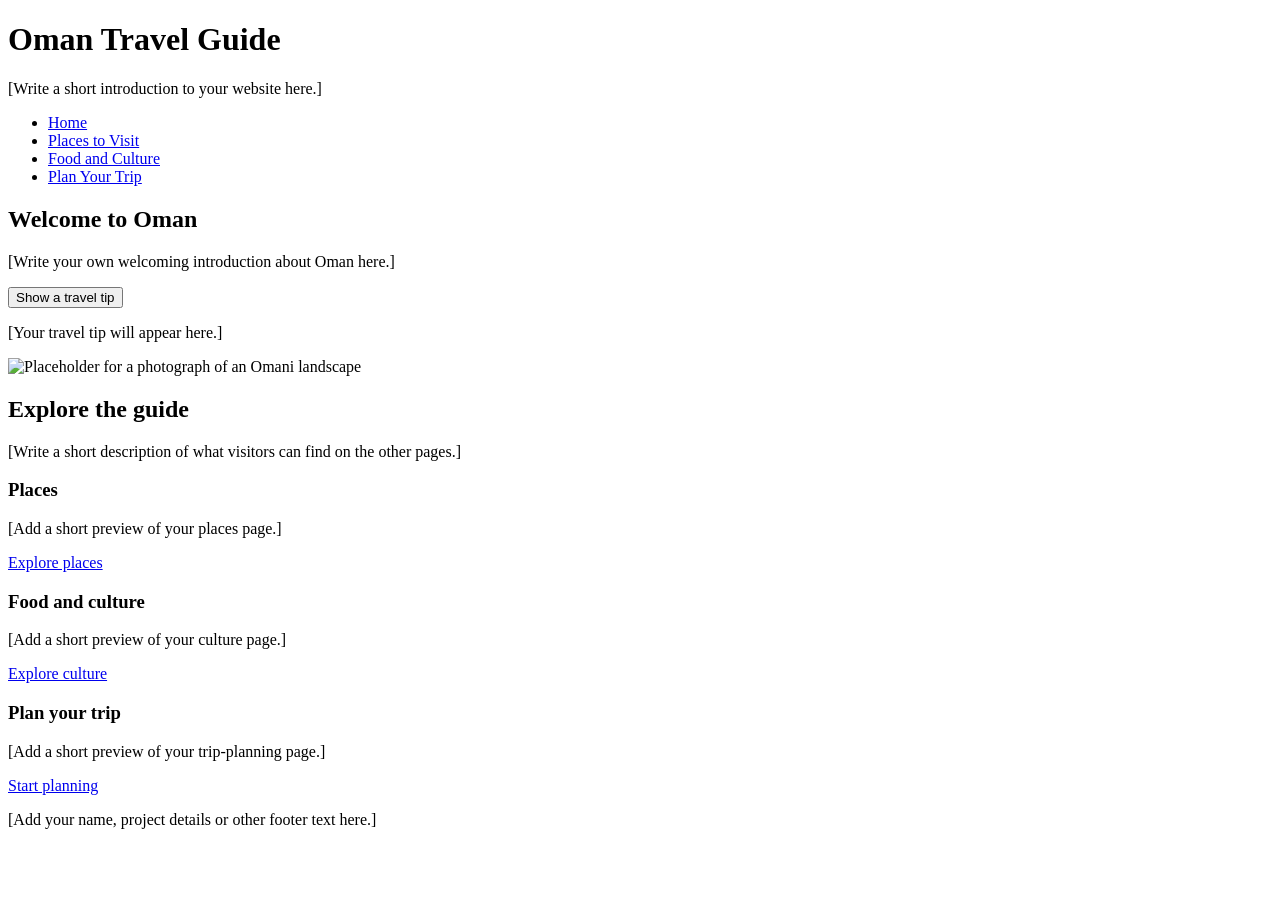
==== index.html @ 7aac4f81 "Add Oman Travel Guide home page" ====
<!DOCTYPE html>
<html lang="en">
<head>
    <meta charset="UTF-8">
    <meta name="viewport" content="width=device-width, initial-scale=1.0">
    <meta name="description" content="[Write a short description of your Oman travel guide here.]">
    <title>Oman Travel Guide | Home</title>
    <link rel="stylesheet" href="style.css">
    <script src="script.js" defer></script>
</head>
<body>
    <header id="page-header">
        <div class="header-inner">
            <h1>Oman Travel Guide</h1>
            <p class="tagline">[Write a short introduction to your website here.]</p>
        </div>
        <nav aria-label="Main navigation">
            <ul class="nav-list">
                <li><a class="current-page" href="index.html" aria-current="page">Home</a></li>
                <li><a href="places.html">Places to Visit</a></li>
                <li><a href="culture.html">Food and Culture</a></li>
                <li><a href="plan.html">Plan Your Trip</a></li>
            </ul>
        </nav>
    </header>
    <main id="home-main">
        <section class="hero section-card" aria-labelledby="welcome-heading">
            <div class="hero-copy">
                <h2 id="welcome-heading">Welcome to Oman</h2>
                <p>[Write your own welcoming introduction about Oman here.]</p>
                <button type="button" id="welcome-button" onclick="showWelcomeMessage()">Show a travel tip</button>
                <p id="welcome-message" class="notice" aria-live="polite">[Your travel tip will appear here.]</p>
            </div>
            <img class="feature-image" src="images/oman-landscape.svg" alt="Placeholder for a photograph of an Omani landscape">
        </section>
        <section class="section-card" aria-labelledby="start-heading">
            <h2 id="start-heading">Explore the guide</h2>
            <p>[Write a short description of what visitors can find on the other pages.]</p>
            <div class="card-row">
                <article class="small-card"><h3>Places</h3><p>[Add a short preview of your places page.]</p><a href="places.html">Explore places</a></article>
                <article class="small-card"><h3>Food and culture</h3><p>[Add a short preview of your culture page.]</p><a href="culture.html">Explore culture</a></article>
                <article class="small-card"><h3>Plan your trip</h3><p>[Add a short preview of your trip-planning page.]</p><a href="plan.html">Start planning</a></article>
            </div>
            <div class="clear-floats"></div>
        </section>
    </main>
    <footer><p>[Add your name, project details or other footer text here.]</p></footer>
</body>
</html>
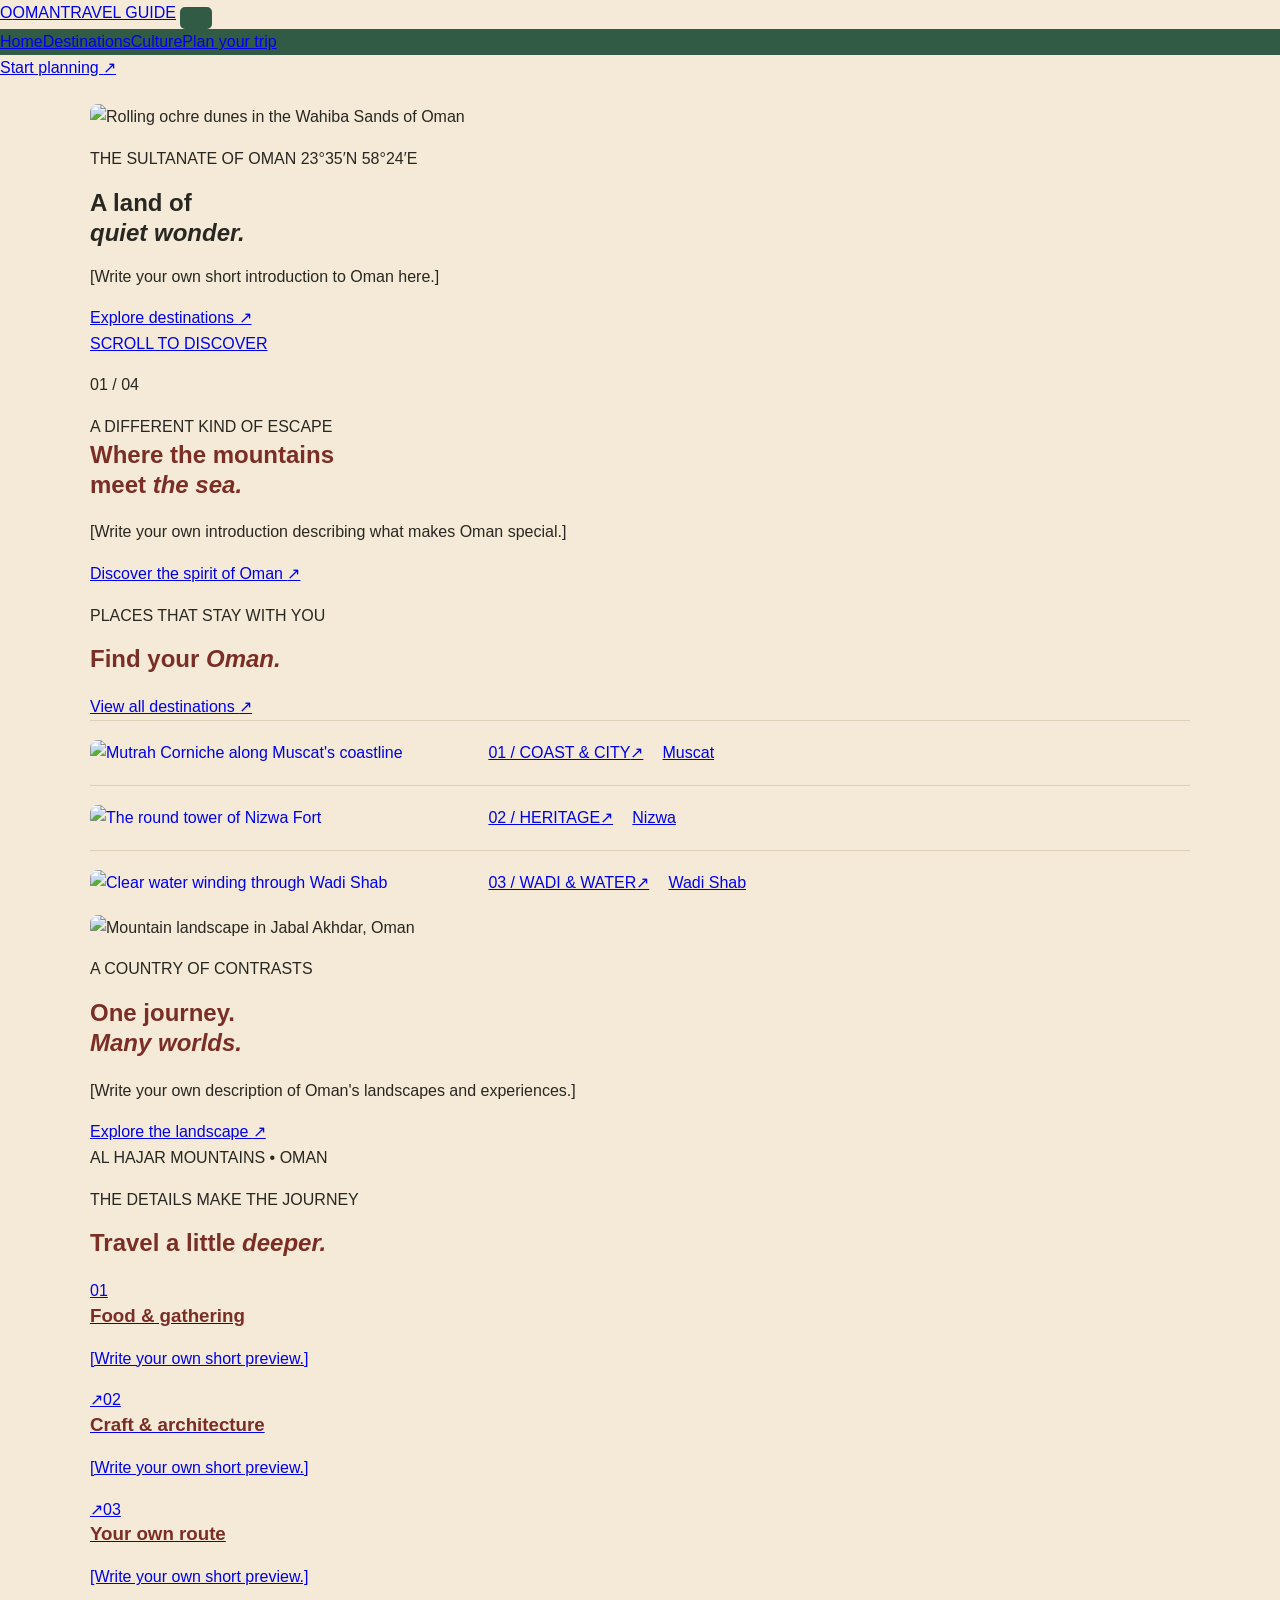
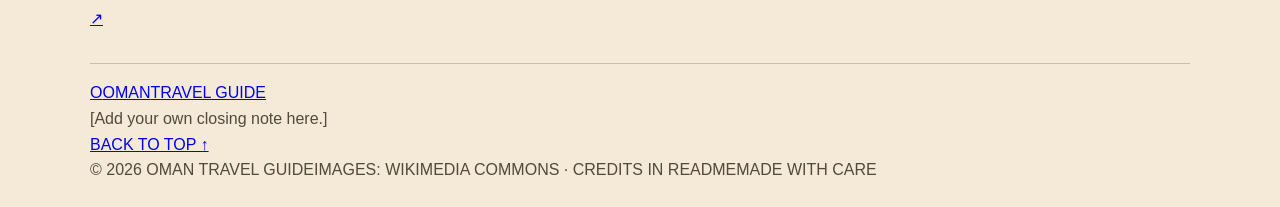
==== commit 7e078eb4: "Redesign Oman Travel Guide: index.html" ====
--- a/index.html
+++ b/index.html
@@ -1,50 +1,63 @@
-<!DOCTYPE html>
+<!doctype html>
 <html lang="en">
 <head>
-    <meta charset="UTF-8">
-    <meta name="viewport" content="width=device-width, initial-scale=1.0">
-    <meta name="description" content="[Write a short description of your Oman travel guide here.]">
-    <title>Oman Travel Guide | Home</title>
-    <link rel="stylesheet" href="style.css">
-    <script src="script.js" defer></script>
+  <meta charset="utf-8">
+  <meta name="viewport" content="width=device-width, initial-scale=1">
+  <meta name="description" content="[Write your own short introduction to this Oman travel guide.]">
+  <title>Oman — A Journey of Its Own</title>
+  <link rel="preconnect" href="https://fonts.googleapis.com">
+  <link rel="preconnect" href="https://fonts.gstatic.com" crossorigin>
+  <link href="https://fonts.googleapis.com/css2?family=DM+Sans:wght@400;500;600;700&family=Playfair+Display:wght@400;500;600;700&display=swap" rel="stylesheet">
+  <link rel="stylesheet" href="style.css">
+  <script src="script.js" defer></script>
 </head>
 <body>
-    <header id="page-header">
-        <div class="header-inner">
-            <h1>Oman Travel Guide</h1>
-            <p class="tagline">[Write a short introduction to your website here.]</p>
+  <header class="site-header site-header--overlay" id="site-header">
+    <a class="brand" href="index.html" aria-label="Oman Travel Guide home"><span class="brand-mark">O</span><span>OMAN<span class="brand-sub">TRAVEL GUIDE</span></span></a>
+    <button class="menu-toggle" id="menu-toggle" type="button" aria-label="Open navigation" aria-expanded="false" onclick="toggleNavigation()"><span></span><span></span></button>
+    <nav class="site-nav" id="site-nav" aria-label="Main navigation">
+      <a class="active" href="index.html" aria-current="page">Home</a><a href="places.html">Destinations</a><a href="culture.html">Culture</a><a href="plan.html">Plan your trip</a>
+    </nav>
+    <a class="header-cta" href="plan.html">Start planning <span aria-hidden="true">↗</span></a>
+  </header>
+  <main>
+    <section class="home-hero" aria-labelledby="hero-title">
+      <img class="hero-image" src="https://commons.wikimedia.org/wiki/Special:FilePath/Wahiba_Sands,_Oman.jpg?width=2000" alt="Rolling ochre dunes in the Wahiba Sands of Oman" fetchpriority="high">
+      <div class="hero-shade"></div>
+      <div class="hero-content page-shell">
+        <p class="eyebrow eyebrow--light">THE SULTANATE OF OMAN <span></span> 23°35′N 58°24′E</p>
+        <h1 id="hero-title">A land of<br><em>quiet wonder.</em></h1>
+        <p class="hero-intro">[Write your own short introduction to Oman here.]</p>
+        <a class="button button--light" href="places.html">Explore destinations <span aria-hidden="true">↗</span></a>
+      </div>
+      <a class="scroll-cue" href="#discover"><span></span> SCROLL TO DISCOVER</a>
+      <p class="hero-index">01 <span>/</span> 04</p>
+    </section>
+    <section class="intro-section page-shell section-pad" id="discover">
+      <div class="intro-kicker"><span class="eyebrow">A DIFFERENT KIND OF ESCAPE</span><span class="rule"></span></div>
+      <div class="intro-grid"><h2>Where the mountains<br>meet <em>the sea.</em></h2><div class="intro-copy"><p>[Write your own introduction describing what makes Oman special.]</p><a class="text-link" href="culture.html">Discover the spirit of Oman <span>↗</span></a></div></div>
+    </section>
+    <section class="featured-section section-pad">
+      <div class="page-shell">
+        <div class="section-heading"><div><p class="eyebrow">PLACES THAT STAY WITH YOU</p><h2>Find your <em>Oman.</em></h2></div><a class="text-link" href="places.html">View all destinations <span>↗</span></a></div>
+        <div class="destination-grid destination-grid--featured">
+          <a class="destination-card destination-card--large" href="places.html#muscat" onmouseover="highlightCard(this)" onmouseout="resetCard(this)"><img src="https://commons.wikimedia.org/wiki/Special:FilePath/Corniche,_Muscat,_Oman.jpg?width=1200" alt="Mutrah Corniche along Muscat's coastline" loading="lazy"><span class="card-shade"></span><span class="card-meta"><span>01 / COAST & CITY</span><span>↗</span></span><span class="card-title">Muscat</span></a>
+          <a class="destination-card" href="places.html#nizwa" onmouseover="highlightCard(this)" onmouseout="resetCard(this)"><img src="https://commons.wikimedia.org/wiki/Special:FilePath/Nizwa_Fort_Oman.jpg?width=1000" alt="The round tower of Nizwa Fort" loading="lazy"><span class="card-shade"></span><span class="card-meta"><span>02 / HERITAGE</span><span>↗</span></span><span class="card-title">Nizwa</span></a>
+          <a class="destination-card" href="places.html#wadi-shab" onmouseover="highlightCard(this)" onmouseout="resetCard(this)"><img src="https://commons.wikimedia.org/wiki/Special:FilePath/Wadi_Shab_11-2025.jpg?width=1000" alt="Clear water winding through Wadi Shab" loading="lazy"><span class="card-shade"></span><span class="card-meta"><span>03 / WADI & WATER</span><span>↗</span></span><span class="card-title">Wadi Shab</span></a>
         </div>
-        <nav aria-label="Main navigation">
-            <ul class="nav-list">
-                <li><a class="current-page" href="index.html" aria-current="page">Home</a></li>
-                <li><a href="places.html">Places to Visit</a></li>
-                <li><a href="culture.html">Food and Culture</a></li>
-                <li><a href="plan.html">Plan Your Trip</a></li>
-            </ul>
-        </nav>
-    </header>
-    <main id="home-main">
-        <section class="hero section-card" aria-labelledby="welcome-heading">
-            <div class="hero-copy">
-                <h2 id="welcome-heading">Welcome to Oman</h2>
-                <p>[Write your own welcoming introduction about Oman here.]</p>
-                <button type="button" id="welcome-button" onclick="showWelcomeMessage()">Show a travel tip</button>
-                <p id="welcome-message" class="notice" aria-live="polite">[Your travel tip will appear here.]</p>
-            </div>
-            <img class="feature-image" src="images/oman-landscape.svg" alt="Placeholder for a photograph of an Omani landscape">
-        </section>
-        <section class="section-card" aria-labelledby="start-heading">
-            <h2 id="start-heading">Explore the guide</h2>
-            <p>[Write a short description of what visitors can find on the other pages.]</p>
-            <div class="card-row">
-                <article class="small-card"><h3>Places</h3><p>[Add a short preview of your places page.]</p><a href="places.html">Explore places</a></article>
-                <article class="small-card"><h3>Food and culture</h3><p>[Add a short preview of your culture page.]</p><a href="culture.html">Explore culture</a></article>
-                <article class="small-card"><h3>Plan your trip</h3><p>[Add a short preview of your trip-planning page.]</p><a href="plan.html">Start planning</a></article>
-            </div>
-            <div class="clear-floats"></div>
-        </section>
-    </main>
-    <footer><p>[Add your name, project details or other footer text here.]</p></footer>
+      </div>
+    </section>
+    <section class="landscape-section">
+      <div class="landscape-photo"><img src="https://commons.wikimedia.org/wiki/Special:FilePath/Jabal_Akhdar_in_Oman.jpg?width=1500" alt="Mountain landscape in Jabal Akhdar, Oman" loading="lazy"></div>
+      <div class="landscape-copy"><p class="eyebrow eyebrow--light">A COUNTRY OF CONTRASTS</p><h2>One journey.<br><em>Many worlds.</em></h2><p>[Write your own description of Oman's landscapes and experiences.]</p><a class="button button--outline" href="places.html">Explore the landscape <span>↗</span></a></div>
+      <div class="landscape-caption">AL HAJAR MOUNTAINS <span>•</span> OMAN</div>
+    </section>
+    <section class="experience-strip page-shell section-pad">
+      <div class="section-heading"><div><p class="eyebrow">THE DETAILS MAKE THE JOURNEY</p><h2>Travel a little <em>deeper.</em></h2></div></div>
+      <div class="experience-grid"><a href="culture.html" class="experience-item"><span class="experience-number">01</span><h3>Food & gathering</h3><p>[Write your own short preview.]</p><span class="experience-arrow">↗</span></a><a href="culture.html#architecture" class="experience-item"><span class="experience-number">02</span><h3>Craft & architecture</h3><p>[Write your own short preview.]</p><span class="experience-arrow">↗</span></a><a href="plan.html" class="experience-item"><span class="experience-number">03</span><h3>Your own route</h3><p>[Write your own short preview.]</p><span class="experience-arrow">↗</span></a></div>
+    </section>
+  </main>
+  <footer class="site-footer"><div class="page-shell footer-main"><a class="brand brand--footer" href="index.html"><span class="brand-mark">O</span><span>OMAN<span class="brand-sub">TRAVEL GUIDE</span></span></a><p>[Add your own closing note here.]</p><a class="footer-top" href="#site-header">BACK TO TOP ↑</a></div><div class="page-shell footer-bottom"><span>© 2026 OMAN TRAVEL GUIDE</span><span>IMAGES: WIKIMEDIA COMMONS · CREDITS IN README</span><span>MADE WITH CARE</span></div></footer>
 </body>
 </html>
 
--- a/style.css
+++ b/style.css
@@ -0,0 +1,64 @@
+/* Shared styles for the Oman Travel Guide */
+:root {
+    --deep-red: #7b2d26;
+    --sand: #f4ead7;
+    --cream: #fffaf1;
+    --palm: #315b45;
+    --ink: #292721;
+    --gold: #c79b52;
+}
+
+* { box-sizing: border-box; }
+body { margin: 0; background: var(--sand); color: var(--ink); font-family: Arial, Helvetica, sans-serif; line-height: 1.6; }
+#page-header { background: var(--deep-red); color: white; }
+.header-inner, main, footer { width: 90%; max-width: 1100px; margin: 0 auto; }
+.header-inner { padding: 1.4rem 0 1rem; }
+h1, h2, h3 { line-height: 1.25; }
+h1 { margin: 0; }
+.tagline { margin: .35rem 0 0; }
+nav { background: var(--palm); }
+.nav-list { display: flex; flex-wrap: wrap; justify-content: center; gap: .2rem; list-style: none; margin: 0; padding: .35rem; }
+.nav-list a { display: block; color: white; padding: .65rem 1rem; text-decoration: none; border-radius: 4px; }
+.nav-list a:hover, .nav-list a:focus, .nav-list .current-page { background: var(--gold); color: #20190e; }
+main { min-height: 65vh; padding: 1.5rem 0 2rem; }
+.section-card, .small-card { background: var(--cream); border-radius: 10px; padding: 1.35rem; margin: 0 0 1.3rem; box-shadow: 0 2px 8px #49351b18; }
+.hero { display: flex; align-items: center; gap: 1.5rem; }
+.hero-copy { flex: 1; }
+.feature-image { width: 48%; }
+img { display: block; max-width: 100%; height: auto; border-radius: 8px; }
+button { background: var(--palm); color: white; border: 0; border-radius: 5px; padding: .7rem 1rem; font-size: 1rem; cursor: pointer; }
+button:hover, button:focus { background: var(--deep-red); }
+.notice { color: var(--palm); font-weight: bold; }
+.card-row { display: flex; gap: 1rem; }
+.small-card { float: left; width: calc(33.333% - .67rem); margin-bottom: .5rem; }
+.clear-floats { clear: both; }
+.destination-card { display: flex; gap: 1.2rem; padding: 1.2rem 0; border-top: 1px solid #ddcfb8; }
+.destination-card img { float: left; width: 38%; max-width: 360px; align-self: flex-start; }
+.destination-card > div { flex: 1; }
+.culture-figure { width: 70%; margin: 1rem auto 1.5rem; }
+.culture-figure img { width: 100%; }
+.culture-figure figcaption { padding-top: .5rem; color: var(--palm); }
+form { max-width: 620px; }
+.form-field { margin: 0 0 1rem; }
+.form-field label { display: block; font-weight: bold; margin-bottom: .3rem; }
+input, select { display: block; width: 100%; padding: .65rem; border: 1px solid #897a63; border-radius: 4px; font: inherit; background: white; }
+.field-error { display: block; min-height: 1.4em; color: #a12222; font-size: .95rem; }
+footer { clear: both; padding: 1rem 0 1.5rem; border-top: 1px solid #cbbda7; color: #514a3d; }
+footer p { margin: 0; }
+
+/* Descendant selector: paragraphs inside the main page area */
+main p { max-width: 75ch; }
+/* Grouping selector: share heading colour and spacing */
+h2, h3 { color: var(--deep-red); margin-top: 0; }
+
+@media (max-width: 650px) {
+    .header-inner, main, footer { width: 92%; }
+    .nav-list { display: block; text-align: center; }
+    .nav-list a { padding: .5rem; }
+    .hero, .destination-card, .card-row { display: block; }
+    .feature-image, .destination-card img, .culture-figure { width: 100%; max-width: none; margin: 1rem 0; }
+    .small-card { float: none; width: 100%; }
+    .section-card { padding: 1rem; }
+}
+
+
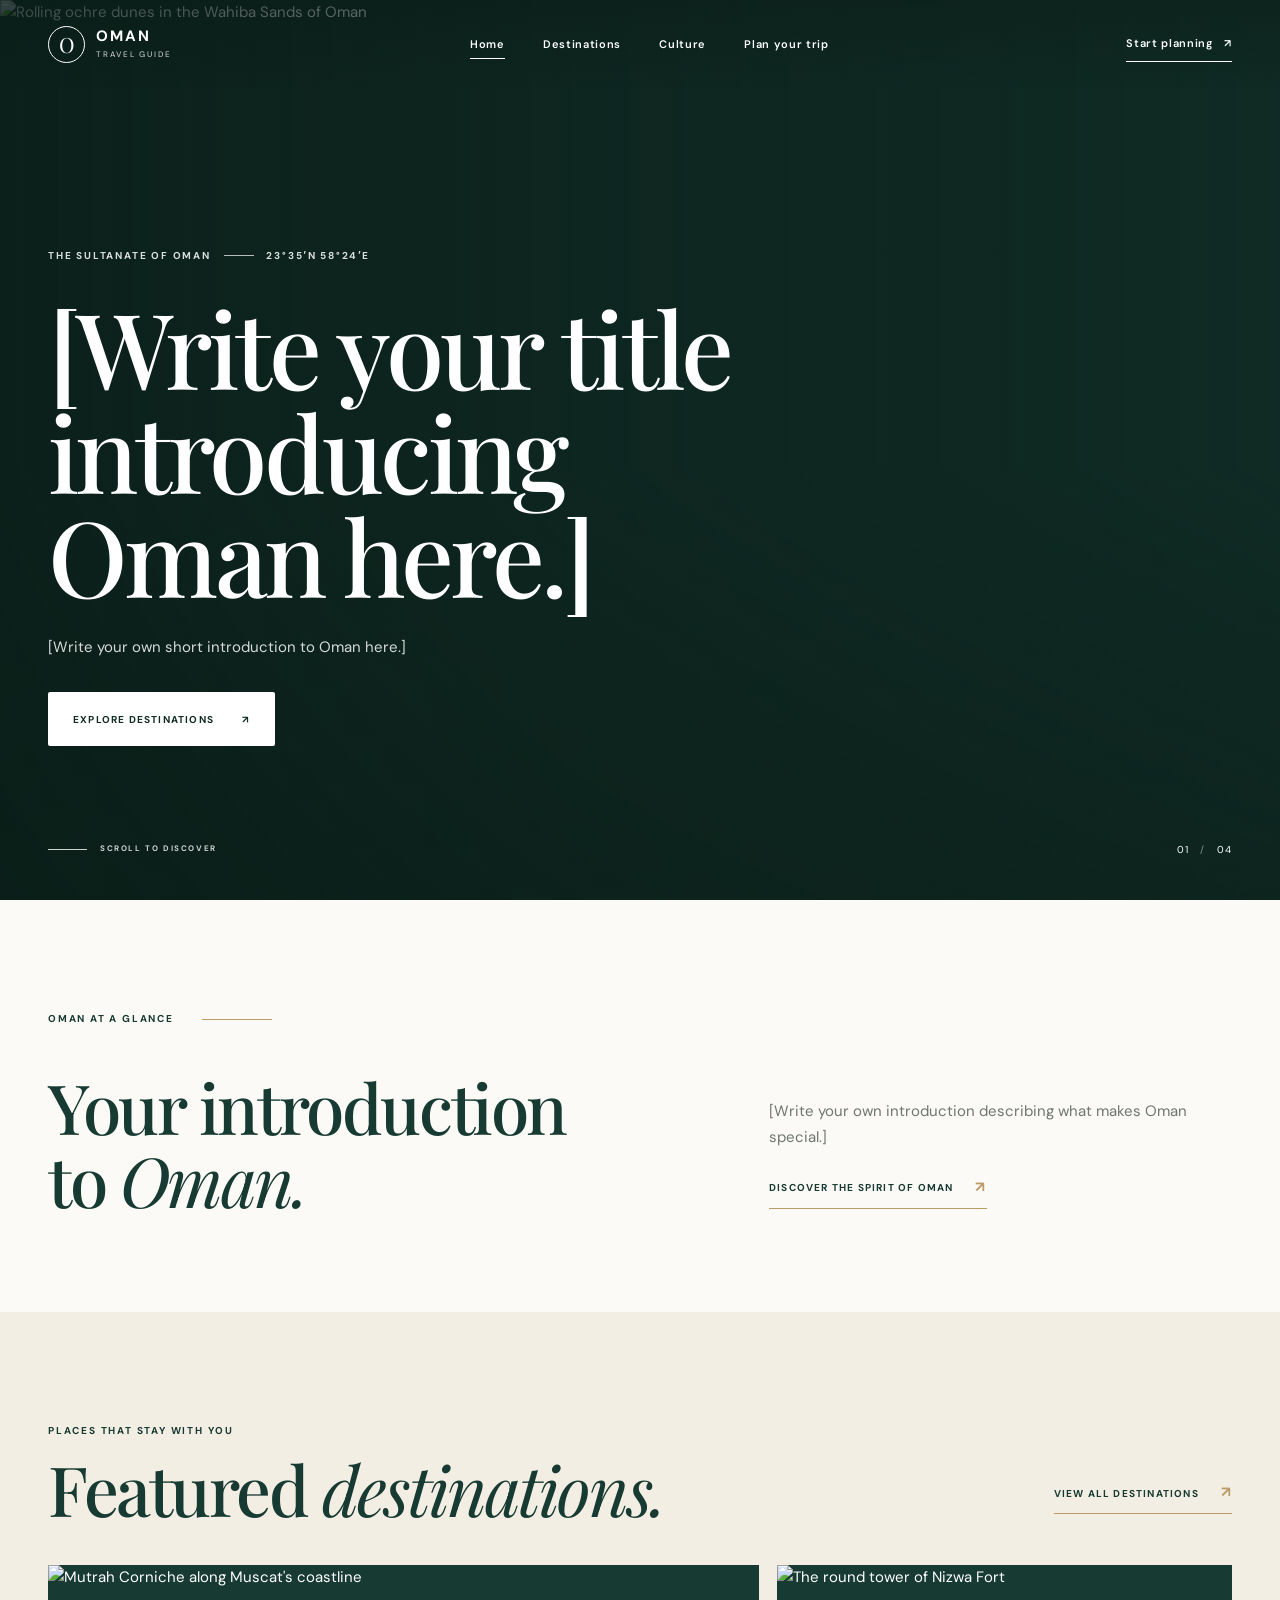
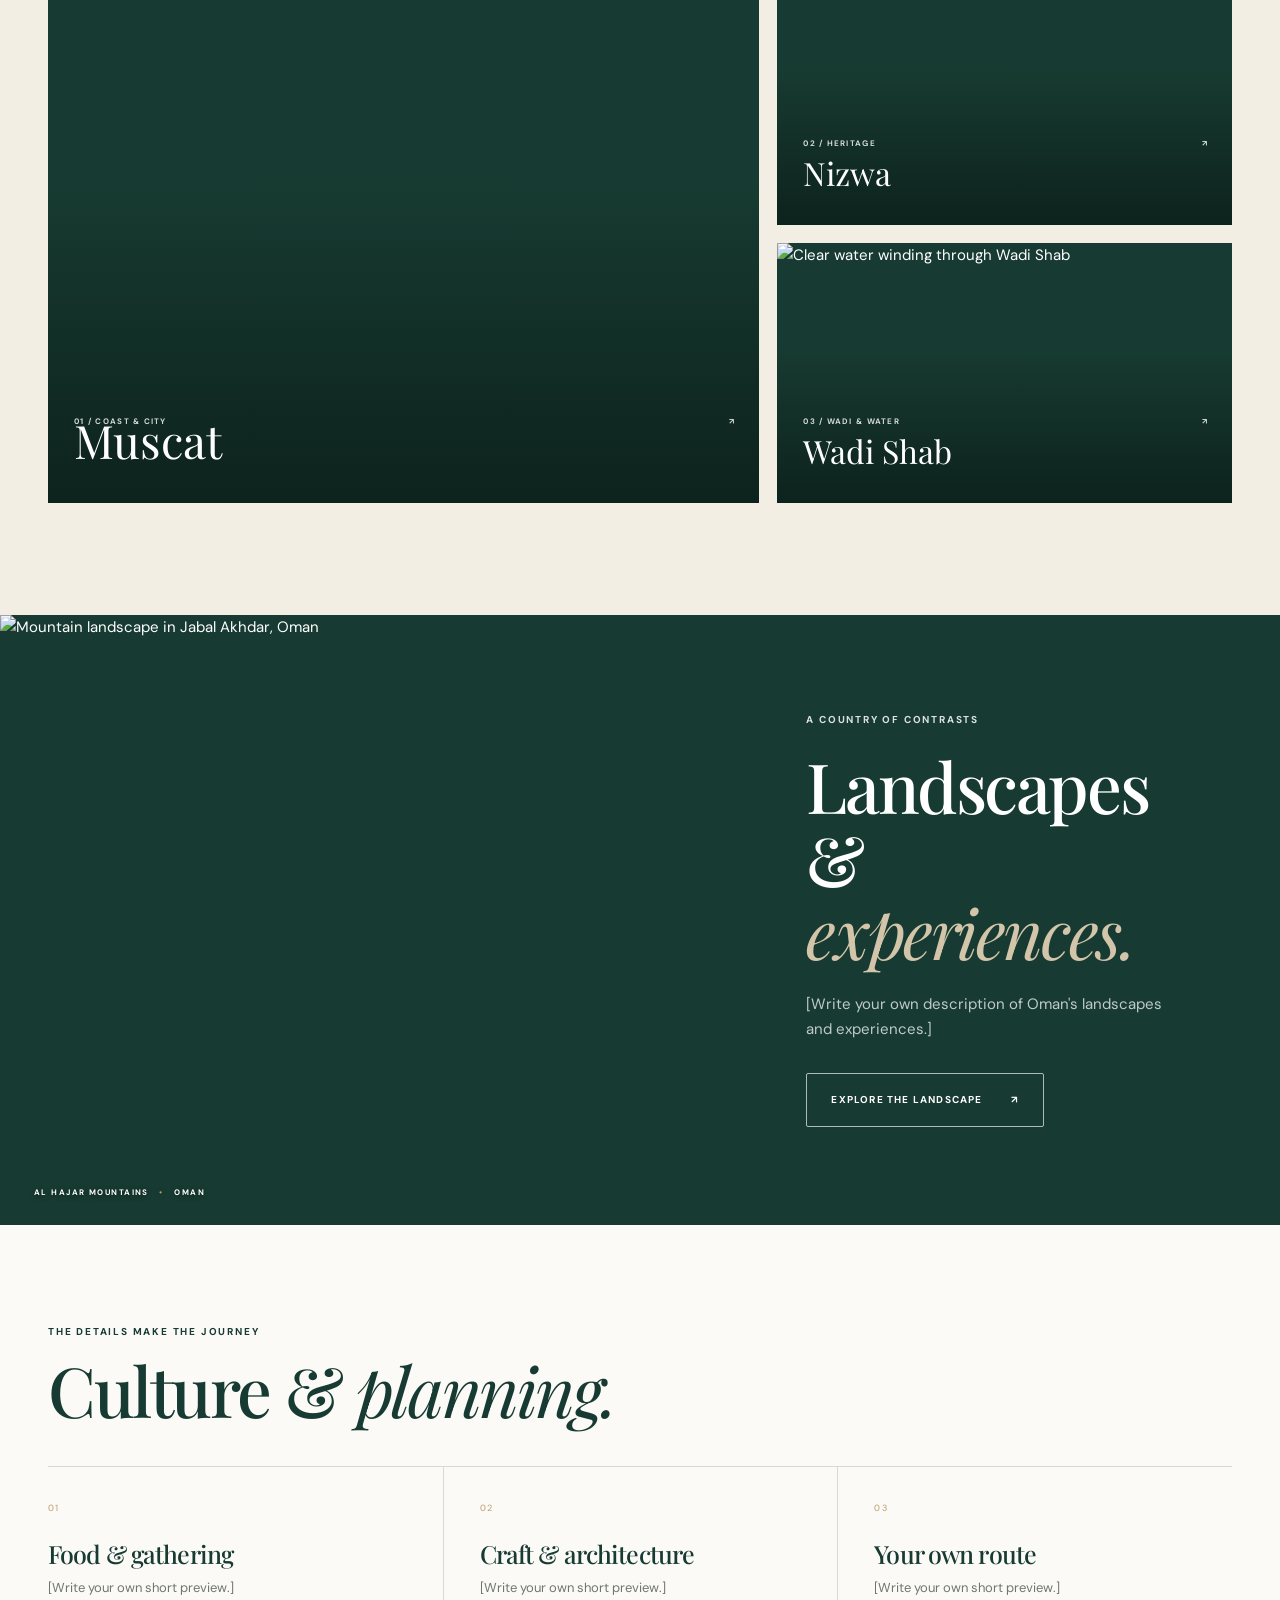
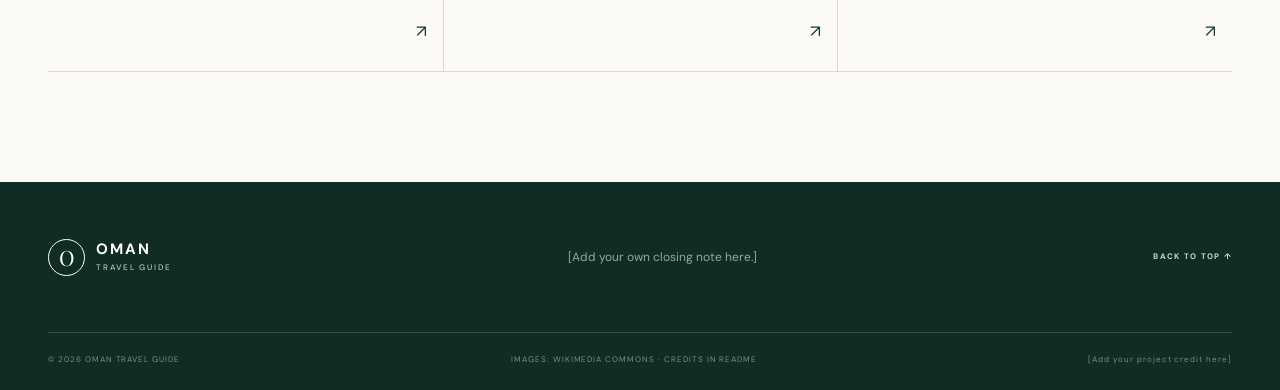
==== commit 44887efe: "Preserve author-written copy placeholders in index.html" ====
--- a/index.html
+++ b/index.html
@@ -4,7 +4,7 @@
   <meta charset="utf-8">
   <meta name="viewport" content="width=device-width, initial-scale=1">
   <meta name="description" content="[Write your own short introduction to this Oman travel guide.]">
-  <title>Oman — A Journey of Its Own</title>
+  <title>Oman Travel Guide | Home</title>
   <link rel="preconnect" href="https://fonts.googleapis.com">
   <link rel="preconnect" href="https://fonts.gstatic.com" crossorigin>
   <link href="https://fonts.googleapis.com/css2?family=DM+Sans:wght@400;500;600;700&family=Playfair+Display:wght@400;500;600;700&display=swap" rel="stylesheet">
@@ -26,7 +26,7 @@
       <div class="hero-shade"></div>
       <div class="hero-content page-shell">
         <p class="eyebrow eyebrow--light">THE SULTANATE OF OMAN <span></span> 23°35′N 58°24′E</p>
-        <h1 id="hero-title">A land of<br><em>quiet wonder.</em></h1>
+        <h1 id="hero-title">[Write your title introducing Oman here.]</h1>
         <p class="hero-intro">[Write your own short introduction to Oman here.]</p>
         <a class="button button--light" href="places.html">Explore destinations <span aria-hidden="true">↗</span></a>
       </div>
@@ -34,12 +34,12 @@
       <p class="hero-index">01 <span>/</span> 04</p>
     </section>
     <section class="intro-section page-shell section-pad" id="discover">
-      <div class="intro-kicker"><span class="eyebrow">A DIFFERENT KIND OF ESCAPE</span><span class="rule"></span></div>
-      <div class="intro-grid"><h2>Where the mountains<br>meet <em>the sea.</em></h2><div class="intro-copy"><p>[Write your own introduction describing what makes Oman special.]</p><a class="text-link" href="culture.html">Discover the spirit of Oman <span>↗</span></a></div></div>
+      <div class="intro-kicker"><span class="eyebrow">OMAN AT A GLANCE</span><span class="rule"></span></div>
+      <div class="intro-grid"><h2>Your introduction<br>to <em>Oman.</em></h2><div class="intro-copy"><p>[Write your own introduction describing what makes Oman special.]</p><a class="text-link" href="culture.html">Discover the spirit of Oman <span>↗</span></a></div></div>
     </section>
     <section class="featured-section section-pad">
       <div class="page-shell">
-        <div class="section-heading"><div><p class="eyebrow">PLACES THAT STAY WITH YOU</p><h2>Find your <em>Oman.</em></h2></div><a class="text-link" href="places.html">View all destinations <span>↗</span></a></div>
+        <div class="section-heading"><div><p class="eyebrow">PLACES THAT STAY WITH YOU</p><h2>Featured <em>destinations.</em></h2></div><a class="text-link" href="places.html">View all destinations <span>↗</span></a></div>
         <div class="destination-grid destination-grid--featured">
           <a class="destination-card destination-card--large" href="places.html#muscat" onmouseover="highlightCard(this)" onmouseout="resetCard(this)"><img src="https://commons.wikimedia.org/wiki/Special:FilePath/Corniche,_Muscat,_Oman.jpg?width=1200" alt="Mutrah Corniche along Muscat's coastline" loading="lazy"><span class="card-shade"></span><span class="card-meta"><span>01 / COAST & CITY</span><span>↗</span></span><span class="card-title">Muscat</span></a>
           <a class="destination-card" href="places.html#nizwa" onmouseover="highlightCard(this)" onmouseout="resetCard(this)"><img src="https://commons.wikimedia.org/wiki/Special:FilePath/Nizwa_Fort_Oman.jpg?width=1000" alt="The round tower of Nizwa Fort" loading="lazy"><span class="card-shade"></span><span class="card-meta"><span>02 / HERITAGE</span><span>↗</span></span><span class="card-title">Nizwa</span></a>
@@ -49,15 +49,16 @@
     </section>
     <section class="landscape-section">
       <div class="landscape-photo"><img src="https://commons.wikimedia.org/wiki/Special:FilePath/Jabal_Akhdar_in_Oman.jpg?width=1500" alt="Mountain landscape in Jabal Akhdar, Oman" loading="lazy"></div>
-      <div class="landscape-copy"><p class="eyebrow eyebrow--light">A COUNTRY OF CONTRASTS</p><h2>One journey.<br><em>Many worlds.</em></h2><p>[Write your own description of Oman's landscapes and experiences.]</p><a class="button button--outline" href="places.html">Explore the landscape <span>↗</span></a></div>
+      <div class="landscape-copy"><p class="eyebrow eyebrow--light">A COUNTRY OF CONTRASTS</p><h2>Landscapes &<br><em>experiences.</em></h2><p>[Write your own description of Oman's landscapes and experiences.]</p><a class="button button--outline" href="places.html">Explore the landscape <span>↗</span></a></div>
       <div class="landscape-caption">AL HAJAR MOUNTAINS <span>•</span> OMAN</div>
     </section>
     <section class="experience-strip page-shell section-pad">
-      <div class="section-heading"><div><p class="eyebrow">THE DETAILS MAKE THE JOURNEY</p><h2>Travel a little <em>deeper.</em></h2></div></div>
+      <div class="section-heading"><div><p class="eyebrow">THE DETAILS MAKE THE JOURNEY</p><h2>Culture & <em>planning.</em></h2></div></div>
       <div class="experience-grid"><a href="culture.html" class="experience-item"><span class="experience-number">01</span><h3>Food & gathering</h3><p>[Write your own short preview.]</p><span class="experience-arrow">↗</span></a><a href="culture.html#architecture" class="experience-item"><span class="experience-number">02</span><h3>Craft & architecture</h3><p>[Write your own short preview.]</p><span class="experience-arrow">↗</span></a><a href="plan.html" class="experience-item"><span class="experience-number">03</span><h3>Your own route</h3><p>[Write your own short preview.]</p><span class="experience-arrow">↗</span></a></div>
     </section>
   </main>
-  <footer class="site-footer"><div class="page-shell footer-main"><a class="brand brand--footer" href="index.html"><span class="brand-mark">O</span><span>OMAN<span class="brand-sub">TRAVEL GUIDE</span></span></a><p>[Add your own closing note here.]</p><a class="footer-top" href="#site-header">BACK TO TOP ↑</a></div><div class="page-shell footer-bottom"><span>© 2026 OMAN TRAVEL GUIDE</span><span>IMAGES: WIKIMEDIA COMMONS · CREDITS IN README</span><span>MADE WITH CARE</span></div></footer>
+  <footer class="site-footer"><div class="page-shell footer-main"><a class="brand brand--footer" href="index.html"><span class="brand-mark">O</span><span>OMAN<span class="brand-sub">TRAVEL GUIDE</span></span></a><p>[Add your own closing note here.]</p><a class="footer-top" href="#site-header">BACK TO TOP ↑</a></div><div class="page-shell footer-bottom"><span>© 2026 OMAN TRAVEL GUIDE</span><span>IMAGES: WIKIMEDIA COMMONS · CREDITS IN README</span><span>[Add your project credit here]</span></div></footer>
 </body>
 </html>
 
+
--- a/style.css
+++ b/style.css
@@ -1,64 +1,336 @@
-/* Shared styles for the Oman Travel Guide */
+/* Oman Travel Guide | shared editorial design system */
 :root {
-    --deep-red: #7b2d26;
-    --sand: #f4ead7;
-    --cream: #fffaf1;
-    --palm: #315b45;
-    --ink: #292721;
-    --gold: #c79b52;
+  --forest: #173b32;
+  --forest-deep: #102c25;
+  --sage: #aab6a1;
+  --sand: #e6ddcb;
+  --beige: #f3eee4;
+  --paper: #fbfaf7;
+  --white: #fff;
+  --ink: #1b2722;
+  --muted: #6f766f;
+  --line: #dcd8ce;
+  --gold: #bd9b68;
+  --serif: "Playfair Display", Georgia, serif;
+  --sans: "DM Sans", Arial, sans-serif;
 }
-
 * { box-sizing: border-box; }
-body { margin: 0; background: var(--sand); color: var(--ink); font-family: Arial, Helvetica, sans-serif; line-height: 1.6; }
-#page-header { background: var(--deep-red); color: white; }
-.header-inner, main, footer { width: 90%; max-width: 1100px; margin: 0 auto; }
-.header-inner { padding: 1.4rem 0 1rem; }
-h1, h2, h3 { line-height: 1.25; }
-h1 { margin: 0; }
-.tagline { margin: .35rem 0 0; }
-nav { background: var(--palm); }
-.nav-list { display: flex; flex-wrap: wrap; justify-content: center; gap: .2rem; list-style: none; margin: 0; padding: .35rem; }
-.nav-list a { display: block; color: white; padding: .65rem 1rem; text-decoration: none; border-radius: 4px; }
-.nav-list a:hover, .nav-list a:focus, .nav-list .current-page { background: var(--gold); color: #20190e; }
-main { min-height: 65vh; padding: 1.5rem 0 2rem; }
-.section-card, .small-card { background: var(--cream); border-radius: 10px; padding: 1.35rem; margin: 0 0 1.3rem; box-shadow: 0 2px 8px #49351b18; }
-.hero { display: flex; align-items: center; gap: 1.5rem; }
-.hero-copy { flex: 1; }
-.feature-image { width: 48%; }
-img { display: block; max-width: 100%; height: auto; border-radius: 8px; }
-button { background: var(--palm); color: white; border: 0; border-radius: 5px; padding: .7rem 1rem; font-size: 1rem; cursor: pointer; }
-button:hover, button:focus { background: var(--deep-red); }
-.notice { color: var(--palm); font-weight: bold; }
-.card-row { display: flex; gap: 1rem; }
-.small-card { float: left; width: calc(33.333% - .67rem); margin-bottom: .5rem; }
+html { scroll-behavior: smooth; }
+body { margin: 0; color: var(--ink); background: var(--paper); font-family: var(--sans); font-size: 15px; line-height: 1.7; -webkit-font-smoothing: antialiased; }
+a { color: inherit; text-decoration: none; }
+img { display: block; width: 100%; max-width: 100%; height: auto; object-fit: cover; }
+button, input, select { font: inherit; }
+.page-shell { width: min(1240px, calc(100% - 96px)); margin: 0 auto; }
+.section-pad { padding-top: 112px; padding-bottom: 112px; }
+h1, h2, h3, p { margin-top: 0; }
+h1, h2, h3 { font-family: var(--serif); font-weight: 500; letter-spacing: -.035em; }
+h1 { font-size: clamp(4rem, 8.2vw, 8.3rem); line-height: .99; }
+h2 { font-size: clamp(2.75rem, 5.4vw, 5.2rem); line-height: 1.06; }
+h3 { font-size: clamp(1.9rem, 3vw, 2.8rem); line-height: 1.1; }
+h1 em, h2 em, h3 em { font-weight: 400; }
+.eyebrow { color: var(--forest); font-size: 10px; line-height: 1.4; font-weight: 700; letter-spacing: .18em; }
+.eyebrow--light { color: rgba(255,255,255,.85); }
+/* Grouped selector keeps the brand's editorial headings aligned. */
+.section-heading h2, .intro-grid h2, .landscape-copy h2, .page-hero h1, .editorial-feature h3, .etiquette-inner h2 { margin-bottom: 0; }
+.site-header { position: relative; z-index: 20; display: flex; align-items: center; width: 100%; min-height: 88px; padding: 0 max(48px, calc((100% - 1240px)/2)); background: var(--paper); border-bottom: 1px solid rgba(24,45,36,.08); }
+.site-header--overlay { position: absolute; top: 0; left: 0; color: var(--white); background: linear-gradient(180deg, rgba(10,28,23,.45), transparent); border: 0; }
+.brand { display: inline-flex; align-items: center; gap: 11px; color: var(--forest); font-size: 15px; line-height: 1.05; font-weight: 700; letter-spacing: .13em; }
+.site-header--overlay .brand { color: var(--white); }
+.brand-mark { display: grid; width: 37px; height: 37px; place-items: center; border: 1px solid currentColor; border-radius: 50%; font-family: var(--serif); font-size: 21px; font-weight: 400; letter-spacing: 0; }
+.brand-sub { display: block; margin-top: 5px; font-size: 8px; font-weight: 500; letter-spacing: .24em; opacity: .72; }
+.site-nav { display: flex; align-items: center; justify-content: center; gap: clamp(22px, 3vw, 48px); margin: 0 auto; }
+.site-nav a, .header-cta { position: relative; padding: 8px 0; font-size: 11px; font-weight: 600; letter-spacing: .06em; transition: opacity .25s ease; }
+.site-nav a::after { position: absolute; right: 0; bottom: 2px; left: 0; height: 1px; background: currentColor; content: ""; transform: scaleX(0); transform-origin: right; transition: transform .3s ease; }
+.site-nav a:hover::after, .site-nav a.active::after { transform: scaleX(1); transform-origin: left; }
+.site-nav a:hover, .header-cta:hover { opacity: .72; }
+.header-cta { border-bottom: 1px solid currentColor; }
+.header-cta span { margin-left: 8px; }
+.menu-toggle { display: none; }
+.home-hero { position: relative; display: flex; min-height: min(880px, 100svh); min-height: max(700px, 100svh); align-items: center; overflow: hidden; color: var(--white); background: var(--forest-deep); }
+.hero-image, .page-hero-image { position: absolute; inset: 0; width: 100%; height: 100%; object-fit: cover; }
+.hero-image { object-position: center 54%; animation: hero-settle 1.3s ease both; }
+.hero-shade { position: absolute; inset: 0; background: linear-gradient(90deg, rgba(10,27,22,.67) 0%, rgba(10,27,22,.34) 45%, rgba(10,27,22,.05) 100%), linear-gradient(0deg, rgba(8,25,20,.35), transparent 48%); }
+.hero-content { position: relative; z-index: 1; padding-top: 95px; animation: rise-in .8s .1s both; }
+.hero-content .eyebrow { margin-bottom: 32px; }
+.hero-content .eyebrow span { display: inline-block; width: 30px; height: 1px; margin: 0 9px 3px; background: rgba(255,255,255,.7); }
+.hero-content h1 { max-width: 780px; margin-bottom: 28px; }
+.hero-content h1 em { color: #e8ddc7; }
+.hero-intro { max-width: 430px; margin-bottom: 32px; color: rgba(255,255,255,.83); font-size: 15px; }
+.button { display: inline-flex; min-height: 54px; align-items: center; justify-content: center; gap: 28px; padding: 0 24px; border: 1px solid transparent; border-radius: 2px; font-size: 10px; font-weight: 700; letter-spacing: .12em; text-transform: uppercase; cursor: pointer; transition: color .25s, background .25s, border-color .25s, transform .25s; }
+.button:hover { transform: translateY(-3px); }
+.button--light { color: var(--forest-deep); background: var(--white); }
+.button--light:hover { color: var(--white); background: var(--forest); }
+.button--green { color: var(--white); background: var(--forest); }
+.button--green:hover { background: var(--forest-deep); }
+.button--outline { color: var(--white); border-color: rgba(255,255,255,.65); background: transparent; }
+.button--outline:hover { color: var(--forest); background: var(--white); }
+.scroll-cue { position: absolute; bottom: 44px; left: max(48px, calc((100% - 1240px)/2)); display: flex; align-items: center; gap: 13px; color: rgba(255,255,255,.8); font-size: 8px; font-weight: 700; letter-spacing: .2em; }
+.scroll-cue span { width: 39px; height: 1px; background: currentColor; }
+.hero-index { position: absolute; right: max(48px, calc((100% - 1240px)/2)); bottom: 42px; margin: 0; font-size: 10px; letter-spacing: .12em; }
+.hero-index span { padding: 0 7px; opacity: .5; }
+.intro-section { padding-bottom: 95px; }
+.intro-kicker { display: flex; align-items: center; gap: 28px; margin-bottom: 44px; }
+.intro-kicker .eyebrow { margin: 0; }
+.rule { width: 70px; height: 1px; background: var(--gold); }
+.intro-grid { display: grid; grid-template-columns: 1.15fr .85fr; align-items: end; gap: 8%; }
+.intro-grid h2 { color: var(--forest); }
+.intro-copy { max-width: 430px; padding-bottom: 8px; color: var(--muted); }
+.intro-copy p { margin-bottom: 24px; }
+.text-link { display: inline-flex; align-items: center; gap: 22px; padding-bottom: 7px; border-bottom: 1px solid var(--gold); color: var(--forest); font-size: 10px; font-weight: 700; letter-spacing: .12em; text-transform: uppercase; transition: gap .25s; }
+.text-link:hover { gap: 32px; }
+.text-link span { color: var(--gold); font-size: 15px; }
+.featured-section { background: var(--beige); }
+.section-heading { display: flex; align-items: end; justify-content: space-between; gap: 30px; margin-bottom: 40px; }
+.section-heading .eyebrow { margin-bottom: 14px; }
+.section-heading h2 { color: var(--forest); }
+.section-heading > .text-link { margin-bottom: 11px; }
+.destination-grid { display: grid; grid-template-columns: repeat(2, minmax(0,1fr)); gap: 18px; }
+.destination-grid--featured { grid-template-columns: 1.22fr .78fr; grid-template-rows: 260px 260px; }
+.destination-card { position: relative; display: block; min-width: 0; min-height: 260px; overflow: hidden; color: var(--white); background: var(--forest); transition: transform .4s ease, box-shadow .4s ease; }
+.destination-card--large { grid-row: span 2; }
+.destination-card img, .mini-destination img { width: 100%; height: 100%; object-fit: cover; transition: transform .7s cubic-bezier(.2,.7,.2,1); }
+.destination-card:hover img, .destination-card.is-highlighted img, .mini-destination:hover img { transform: scale(1.045); }
+.destination-card:hover, .destination-card.is-highlighted { box-shadow: 0 18px 40px rgba(31,48,38,.16); }
+.card-shade { position: absolute; inset: 0; background: linear-gradient(0deg, rgba(9,25,20,.72), transparent 61%); }
+.card-meta { position: absolute; right: 24px; bottom: 74px; left: 26px; display: flex; justify-content: space-between; color: rgba(255,255,255,.82); font-size: 8px; font-weight: 700; letter-spacing: .16em; }
+.card-title { position: absolute; bottom: 24px; left: 26px; font-family: var(--serif); font-size: 32px; }
+.destination-card--large .card-title { font-size: 46px; }
+.landscape-section { position: relative; display: grid; min-height: 610px; grid-template-columns: 1.1fr .9fr; color: var(--white); background: var(--forest); }
+.landscape-photo { min-height: 610px; overflow: hidden; }
+.landscape-photo img { height: 100%; object-position: center; }
+.landscape-copy { display: flex; flex-direction: column; align-items: flex-start; justify-content: center; padding: 80px clamp(48px, 8vw, 140px); }
+.landscape-copy .eyebrow { margin-bottom: 22px; }
+.landscape-copy h2 { margin-bottom: 23px; }
+.landscape-copy h2 em { color: #d2c5a9; }
+.landscape-copy > p:not(.eyebrow) { max-width: 400px; margin-bottom: 30px; color: rgba(255,255,255,.73); }
+.landscape-caption { position: absolute; bottom: 25px; left: 34px; color: white; font-size: 8px; font-weight: 700; letter-spacing: .18em; text-shadow: 0 1px 5px #0008; }
+.landscape-caption span { padding: 0 7px; color: var(--gold); }
+.experience-strip { padding-top: 100px; padding-bottom: 110px; }
+.experience-grid { display: grid; grid-template-columns: repeat(3,1fr); border-top: 1px solid var(--line); }
+.experience-item { position: relative; display: block; min-height: 205px; padding: 27px 36px 18px 0; border-bottom: 1px solid var(--line); transition: background .25s, padding .25s; }
+.experience-item + .experience-item { padding-left: 36px; border-left: 1px solid var(--line); }
+.experience-item:hover { padding-top: 22px; background: rgba(230,221,203,.24); }
+.experience-number { color: var(--gold); font-size: 9px; letter-spacing: .16em; }
+.experience-item h3 { margin: 20px 0 10px; color: var(--forest); font-size: 25px; }
+.experience-item p { max-width: 260px; margin: 0; color: var(--muted); font-size: 13px; }
+.experience-arrow { position: absolute; right: 16px; bottom: 25px; color: var(--forest); font-size: 17px; }
+.site-footer { color: rgba(255,255,255,.8); background: var(--forest-deep); }
+.footer-main { display: flex; min-height: 150px; align-items: center; justify-content: space-between; gap: 24px; }
+.brand--footer { color: var(--white); }
+.footer-main > p { max-width: 340px; margin: 0; color: rgba(255,255,255,.58); font-size: 12px; }
+.footer-top { font-size: 8px; font-weight: 700; letter-spacing: .16em; }
+.footer-bottom { display: flex; justify-content: space-between; gap: 20px; padding: 20px 0 23px; border-top: 1px solid rgba(255,255,255,.15); color: rgba(255,255,255,.46); font-size: 8px; letter-spacing: .12em; }
+/* Interior page mastheads */
+.page-hero { position: relative; display: flex; min-height: 570px; align-items: center; overflow: hidden; color: white; background: var(--forest-deep); }
+.page-hero-image { object-position: center 48%; }
+.page-hero .hero-shade { background: linear-gradient(90deg, rgba(10,27,22,.69), rgba(10,27,22,.12)), linear-gradient(0deg, rgba(8,25,20,.24), transparent 60%); }
+.page-hero-content { position: relative; z-index: 1; padding-top: 35px; }
+.page-hero-content .eyebrow { margin-bottom: 25px; }
+.page-hero h1 { max-width: 720px; margin: 0 0 22px; font-size: clamp(3.7rem, 7vw, 6.8rem); }
+.page-hero h1 em { color: #e8ddc7; }
+.page-hero-content > p:last-child { max-width: 430px; margin-bottom: 0; color: rgba(255,255,255,.82); }
+.page-hero-index { position: absolute; right: max(48px, calc((100% - 1240px)/2)); bottom: 30px; color: rgba(255,255,255,.78); font-size: 8px; letter-spacing: .16em; }
+.destinations-page .section-heading { align-items: end; }
+.heading-note { max-width: 290px; margin-bottom: 5px; color: var(--muted); font-size: 13px; }
+.destination-list { display: grid; gap: 26px; }
+.destination-feature { display: grid; min-height: 380px; grid-template-columns: 1.08fr .92fr; background: #f0ece4; transition: box-shadow .35s, transform .35s; }
+.destination-feature.is-highlighted { transform: translateY(-3px); box-shadow: 0 16px 38px rgba(31,48,38,.12); }
+.destination-feature > img { min-height: 380px; height: 100%; object-fit: cover; }
+.destination-feature--reverse > img { order: 2; }
+.destination-feature--reverse .destination-detail { order: 1; }
+.destination-detail { display: flex; flex-direction: column; align-items: flex-start; justify-content: center; padding: 55px clamp(35px, 7vw, 100px); }
+.destination-number { color: #99794e; font-size: 8px; font-weight: 700; letter-spacing: .17em; }
+.destination-detail h3 { margin: 15px 0; color: var(--forest); font-size: clamp(2.3rem, 4vw, 3.8rem); }
+.destination-detail p { max-width: 370px; margin-bottom: 25px; color: var(--muted); }
+.destination-grid--three { grid-template-columns: repeat(3,minmax(0,1fr)); gap: 20px; margin-top: 5px; }
+.mini-destination { overflow: hidden; background: var(--beige); transition: transform .35s, box-shadow .35s; }
+.mini-destination:hover { transform: translateY(-4px); box-shadow: 0 16px 30px rgba(31,48,38,.12); }
+.mini-destination img { height: 250px; }
+.mini-destination > div { padding: 23px 23px 25px; }
+.mini-destination h3 { margin: 11px 0; color: var(--forest); font-size: 27px; }
+.mini-destination p { margin: 0; color: var(--muted); font-size: 13px; }
+.destination-cta { color: white; background: var(--forest); }
+.destination-cta-inner { padding-top: 85px; padding-bottom: 92px; }
+.destination-cta .eyebrow { margin-bottom: 17px; }
+.destination-cta h2 { margin-bottom: 28px; }
+.destination-cta h2 em { color: #d2c5a9; }
+/* Editorial culture page */
+.editorial-section { padding-top: 100px; }
+.editorial-lead { display: grid; grid-template-columns: .8fr 1.2fr; column-gap: 12%; margin-bottom: 70px; }
+.editorial-lead .eyebrow { grid-column: 1 / -1; margin-bottom: 22px; }
+.editorial-lead h2 { margin: 0; color: var(--forest); }
+.editorial-lead > p:last-child { max-width: 390px; align-self: end; margin: 0; color: var(--muted); }
+.editorial-feature { display: grid; min-height: 520px; grid-template-columns: 1.08fr .92fr; align-items: stretch; margin-bottom: 70px; }
+.editorial-feature > img { height: 100%; min-height: 520px; object-fit: cover; }
+.editorial-feature-copy { display: flex; flex-direction: column; justify-content: center; padding: 62px clamp(40px, 7vw, 105px); background: var(--beige); }
+.editorial-feature-copy .eyebrow { margin-bottom: 22px; }
+.editorial-feature-copy h3 { margin: 0 0 22px; color: var(--forest); font-size: clamp(2.4rem, 4.5vw, 4.2rem); }
+.editorial-feature-copy > p:not(.image-note) { max-width: 390px; margin: 0; color: var(--muted); }
+.editorial-feature--reverse > img { order: 2; }
+.editorial-feature--reverse .editorial-feature-copy { order: 1; }
+.image-note { margin: 22px 0 0; color: var(--forest); font-size: 11px; }
+.culture-mosaic { display: grid; grid-template-columns: 1fr 1fr 1fr; gap: 20px; align-items: start; margin: 15px 0 30px; }
+.mosaic-intro { padding: 10px 25px 0 0; }
+.mosaic-intro .eyebrow { margin-bottom: 18px; }
+.mosaic-intro h3 { margin-bottom: 17px; color: var(--forest); }
+.mosaic-intro p:last-child { color: var(--muted); font-size: 13px; }
+.culture-mosaic figure { margin: 0; }
+.culture-mosaic img { height: 330px; }
+.culture-mosaic figcaption { padding-top: 9px; color: var(--muted); font-size: 10px; }
+.etiquette-section { color: white; background: var(--forest); }
+.etiquette-inner { display: grid; grid-template-columns: 1fr 1fr; align-items: center; gap: 12%; padding-top: 86px; padding-bottom: 92px; }
+.etiquette-inner .eyebrow { margin-bottom: 18px; }
+.etiquette-inner h2 { color: white; }
+.etiquette-inner h2 em { color: #d2c5a9; }
+.etiquette-copy { max-width: 430px; color: rgba(255,255,255,.75); }
+.etiquette-copy > p { margin-bottom: 25px; }
+.text-link--light { color: white; border-color: var(--gold); }
+/* Trip-planning form */
+.planning-layout { display: grid; grid-template-columns: .72fr 1.28fr; align-items: start; gap: 10%; }
+.planning-aside { position: sticky; top: 35px; padding-top: 10px; }
+.planning-aside .eyebrow { margin-bottom: 17px; }
+.planning-aside h2 { margin-bottom: 24px; color: var(--forest); font-size: clamp(2.5rem, 4vw, 4rem); }
+.planning-aside > p { max-width: 350px; color: var(--muted); }
+.planning-aside-note { display: flex; gap: 15px; margin-top: 42px; padding-top: 18px; border-top: 1px solid var(--line); }
+.planning-aside-note span { color: var(--gold); font-family: var(--serif); font-size: 22px; }
+.planning-aside-note p { max-width: 280px; margin: 3px 0 0; color: var(--muted); font-size: 11px; }
+.form-panel { padding: clamp(28px, 5vw, 58px); background: var(--beige); }
+.form-panel-heading { margin-bottom: 32px; }
+.form-panel-heading .eyebrow { margin-bottom: 12px; }
+.form-panel-heading h2 { margin-bottom: 8px; color: var(--forest); font-size: clamp(2rem, 3vw, 2.9rem); }
+.form-panel-heading > p { margin: 0; color: var(--muted); font-size: 13px; }
+.form-grid { display: grid; grid-template-columns: 1fr 1fr; gap: 17px 20px; }
+.form-field label { display: block; margin-bottom: 7px; color: var(--forest-deep); font-size: 11px; font-weight: 700; letter-spacing: .04em; }
+.form-field label span { color: var(--muted); font-weight: 400; }
+.form-field input, .form-field select { display: block; width: 100%; min-height: 49px; padding: 0 13px; border: 1px solid #d4d0c5; border-radius: 2px; outline: 0; color: var(--ink); background: rgba(255,255,255,.8); font-size: 12px; transition: border-color .2s, box-shadow .2s; }
+.form-field input:focus, .form-field select:focus { border-color: var(--forest); box-shadow: 0 0 0 3px rgba(23,59,50,.1); }
+.form-field input::placeholder { color: #9b9c94; }
+.field-error { display: block; min-height: 20px; padding-top: 3px; color: #9c3e32; font-size: 10px; }
+.form-submit { margin-top: 10px; }
+.form-message { margin: 18px 0 0; color: var(--muted); font-size: 10px; }
+/* Descendant selector: text within the primary content uses a readable line length. */
+main p { max-width: 72ch; }
 .clear-floats { clear: both; }
-.destination-card { display: flex; gap: 1.2rem; padding: 1.2rem 0; border-top: 1px solid #ddcfb8; }
-.destination-card img { float: left; width: 38%; max-width: 360px; align-self: flex-start; }
-.destination-card > div { flex: 1; }
-.culture-figure { width: 70%; margin: 1rem auto 1.5rem; }
-.culture-figure img { width: 100%; }
-.culture-figure figcaption { padding-top: .5rem; color: var(--palm); }
-form { max-width: 620px; }
-.form-field { margin: 0 0 1rem; }
-.form-field label { display: block; font-weight: bold; margin-bottom: .3rem; }
-input, select { display: block; width: 100%; padding: .65rem; border: 1px solid #897a63; border-radius: 4px; font: inherit; background: white; }
-.field-error { display: block; min-height: 1.4em; color: #a12222; font-size: .95rem; }
-footer { clear: both; padding: 1rem 0 1.5rem; border-top: 1px solid #cbbda7; color: #514a3d; }
-footer p { margin: 0; }
-
-/* Descendant selector: paragraphs inside the main page area */
-main p { max-width: 75ch; }
-/* Grouping selector: share heading colour and spacing */
-h2, h3 { color: var(--deep-red); margin-top: 0; }
-
+/* Required float layout utility remains available for small editorial wrap elements. */
+.editorial-float { float: left; width: 38%; margin: 0 28px 16px 0; }
+@keyframes rise-in { from { opacity: 0; transform: translateY(18px); } to { opacity: 1; transform: translateY(0); } }
+@keyframes hero-settle { from { transform: scale(1.035); } to { transform: scale(1); } }
+@media (max-width: 900px) {
+  .page-shell { width: min(100% - 56px, 740px); }
+  .site-header { min-height: 76px; padding: 0 28px; }
+  .site-nav { gap: 19px; }
+  .site-nav a, .header-cta { font-size: 10px; }
+  .hero-content h1 { font-size: clamp(4rem, 11vw, 6rem); }
+  .intro-grid { grid-template-columns: 1fr 1fr; gap: 5%; }
+  .destination-grid--featured { grid-template-rows: 220px 220px; }
+  .destination-card { min-height: 220px; }
+  .landscape-section { grid-template-columns: 1fr 1fr; }
+  .landscape-photo { min-height: 520px; }
+  .landscape-copy { padding: 55px 38px; }
+  .destination-detail { padding: 38px; }
+  .mini-destination img { height: 190px; }
+  .editorial-feature, .destination-feature { min-height: 330px; }
+  .editorial-feature > img, .destination-feature > img { min-height: 330px; }
+  .editorial-feature-copy { padding: 40px; }
+  .culture-mosaic img { height: 260px; }
+  .planning-layout { grid-template-columns: .75fr 1.25fr; gap: 5%; }
+}
 @media (max-width: 650px) {
-    .header-inner, main, footer { width: 92%; }
-    .nav-list { display: block; text-align: center; }
-    .nav-list a { padding: .5rem; }
-    .hero, .destination-card, .card-row { display: block; }
-    .feature-image, .destination-card img, .culture-figure { width: 100%; max-width: none; margin: 1rem 0; }
-    .small-card { float: none; width: 100%; }
-    .section-card { padding: 1rem; }
+  body { font-size: 14px; }
+  .page-shell { width: calc(100% - 40px); }
+  .section-pad { padding-top: 72px; padding-bottom: 72px; }
+  .site-header, .site-header--overlay { min-height: 70px; padding: 0 20px; }
+  .site-header--overlay { background: linear-gradient(180deg, rgba(10,28,23,.5), transparent); }
+  .brand { font-size: 13px; }
+  .brand-mark { width: 33px; height: 33px; }
+  .header-cta { display: none; }
+  .menu-toggle { display: flex; width: 42px; height: 42px; flex-direction: column; align-items: center; justify-content: center; gap: 6px; margin-left: auto; border: 1px solid currentColor; border-radius: 50%; color: inherit; background: transparent; cursor: pointer; }
+  .menu-toggle span { width: 16px; height: 1px; background: currentColor; transition: transform .2s; }
+  .menu-toggle[aria-expanded="true"] span:first-child { transform: translateY(3.5px) rotate(45deg); }
+  .menu-toggle[aria-expanded="true"] span:last-child { transform: translateY(-3.5px) rotate(-45deg); }
+  .site-nav { position: absolute; top: 70px; right: 0; left: 0; display: none; flex-direction: column; align-items: stretch; gap: 0; padding: 10px 20px 18px; color: white; background: var(--forest-deep); }
+  .site-nav.is-open { display: flex; }
+  .site-nav a { padding: 13px 3px; border-bottom: 1px solid rgba(255,255,255,.13); font-size: 11px; }
+  .site-nav a::after { display: none; }
+  .home-hero { min-height: 740px; min-height: 100svh; }
+  .hero-image { object-position: 58% center; }
+  .hero-shade { background: linear-gradient(90deg, rgba(10,27,22,.56), rgba(10,27,22,.08)), linear-gradient(0deg, rgba(8,25,20,.42), transparent 70%); }
+  .hero-content { padding-top: 55px; }
+  .hero-content .eyebrow { max-width: 290px; font-size: 8px; line-height: 1.8; }
+  .hero-content .eyebrow span { width: 16px; margin: 0 5px 2px; }
+  .hero-content h1 { margin-bottom: 23px; font-size: clamp(3.65rem, 16vw, 5.6rem); }
+  .hero-intro { max-width: 310px; font-size: 13px; }
+  .button { min-height: 50px; padding: 0 17px; gap: 20px; font-size: 9px; }
+  .scroll-cue { bottom: 24px; left: 20px; font-size: 7px; }
+  .hero-index { right: 20px; bottom: 22px; }
+  .intro-kicker { gap: 15px; margin-bottom: 28px; }
+  .intro-kicker .eyebrow { font-size: 8px; }
+  .rule { width: 35px; }
+  .intro-grid { grid-template-columns: 1fr; gap: 22px; }
+  .intro-grid h2, .section-heading h2 { font-size: clamp(2.7rem, 12vw, 4rem); }
+  .intro-copy { max-width: 100%; }
+  .section-heading { align-items: flex-start; flex-direction: column; gap: 15px; margin-bottom: 26px; }
+  .section-heading > .text-link { margin: 0; }
+  .destination-grid--featured { grid-template-columns: 1fr 1fr; grid-template-rows: 270px 180px; gap: 10px; }
+  .destination-card { min-height: 180px; }
+  .destination-card--large { grid-column: 1 / -1; grid-row: auto; }
+  .card-meta { right: 14px; bottom: 57px; left: 15px; font-size: 7px; }
+  .card-title { bottom: 15px; left: 15px; font-size: 25px; }
+  .destination-card--large .card-title { font-size: 34px; }
+  .landscape-section { display: flex; flex-direction: column; }
+  .landscape-photo { min-height: 310px; height: 310px; }
+  .landscape-copy { padding: 45px 22px 65px; }
+  .landscape-copy h2 { font-size: 3.4rem; }
+  .landscape-caption { bottom: auto; top: 282px; left: 20px; }
+  .experience-grid { grid-template-columns: 1fr; }
+  .experience-item, .experience-item + .experience-item { min-height: auto; padding: 22px 40px 22px 0; border-left: 0; }
+  .experience-item h3 { margin: 10px 0 6px; font-size: 23px; }
+  .experience-arrow { right: 6px; bottom: 29px; }
+  .footer-main { min-height: 0; align-items: flex-start; flex-direction: column; padding-top: 35px; padding-bottom: 25px; }
+  .footer-bottom { flex-direction: column; gap: 7px; padding: 16px 0 20px; font-size: 7px; }
+  .page-hero { min-height: 530px; }
+  .page-hero-content { padding-top: 45px; }
+  .page-hero h1 { font-size: clamp(3.5rem, 15vw, 5.4rem); }
+  .page-hero-index { right: 20px; bottom: 22px; font-size: 7px; }
+  .heading-note { max-width: 100%; }
+  .destination-list { gap: 18px; }
+  .destination-feature { display: flex; min-height: 0; flex-direction: column; }
+  .destination-feature > img { min-height: 0; height: 255px; }
+  .destination-feature--reverse > img { order: 0; }
+  .destination-feature--reverse .destination-detail { order: 0; }
+  .destination-detail { padding: 25px 22px 28px; }
+  .destination-detail h3 { margin: 8px 0; font-size: 2.4rem; }
+  .destination-detail p { margin-bottom: 17px; }
+  .destination-grid--three { grid-template-columns: 1fr; gap: 15px; }
+  .mini-destination { display: grid; grid-template-columns: .85fr 1.15fr; align-items: stretch; }
+  .mini-destination img { height: 100%; min-height: 190px; }
+  .mini-destination > div { padding: 20px 15px; }
+  .mini-destination h3 { font-size: 22px; }
+  .mini-destination .destination-number { font-size: 7px; }
+  .destination-cta-inner { padding-top: 65px; padding-bottom: 68px; }
+  .destination-cta h2 { font-size: 2.8rem; }
+  .editorial-lead { grid-template-columns: 1fr; row-gap: 18px; margin-bottom: 42px; }
+  .editorial-lead .eyebrow { margin-bottom: 0; }
+  .editorial-lead h2 { font-size: 2.8rem; }
+  .editorial-feature { display: flex; min-height: 0; flex-direction: column; margin-bottom: 30px; }
+  .editorial-feature > img { min-height: 0; height: 300px; }
+  .editorial-feature--reverse > img { order: 0; }
+  .editorial-feature--reverse .editorial-feature-copy { order: 0; }
+  .editorial-feature-copy { padding: 30px 23px 34px; }
+  .editorial-feature-copy h3 { font-size: 2.7rem; }
+  .culture-mosaic { grid-template-columns: 1fr 1fr; gap: 12px; margin-top: 40px; }
+  .mosaic-intro { grid-column: 1 / -1; padding: 0; }
+  .mosaic-intro h3 { font-size: 2.4rem; }
+  .culture-mosaic img { height: 190px; }
+  .culture-mosaic figure figcaption { font-size: 8px; }
+  .etiquette-inner { grid-template-columns: 1fr; gap: 24px; padding-top: 65px; padding-bottom: 68px; }
+  .etiquette-inner h2 { font-size: 2.9rem; }
+  .planning-layout { grid-template-columns: 1fr; gap: 30px; }
+  .planning-aside { position: static; }
+  .planning-aside h2 { font-size: 2.9rem; }
+  .planning-aside-note { margin-top: 25px; }
+  .form-panel { padding: 25px 18px; }
+  .form-grid { grid-template-columns: 1fr; gap: 10px; }
+  .form-submit { width: 100%; }
 }
 
-
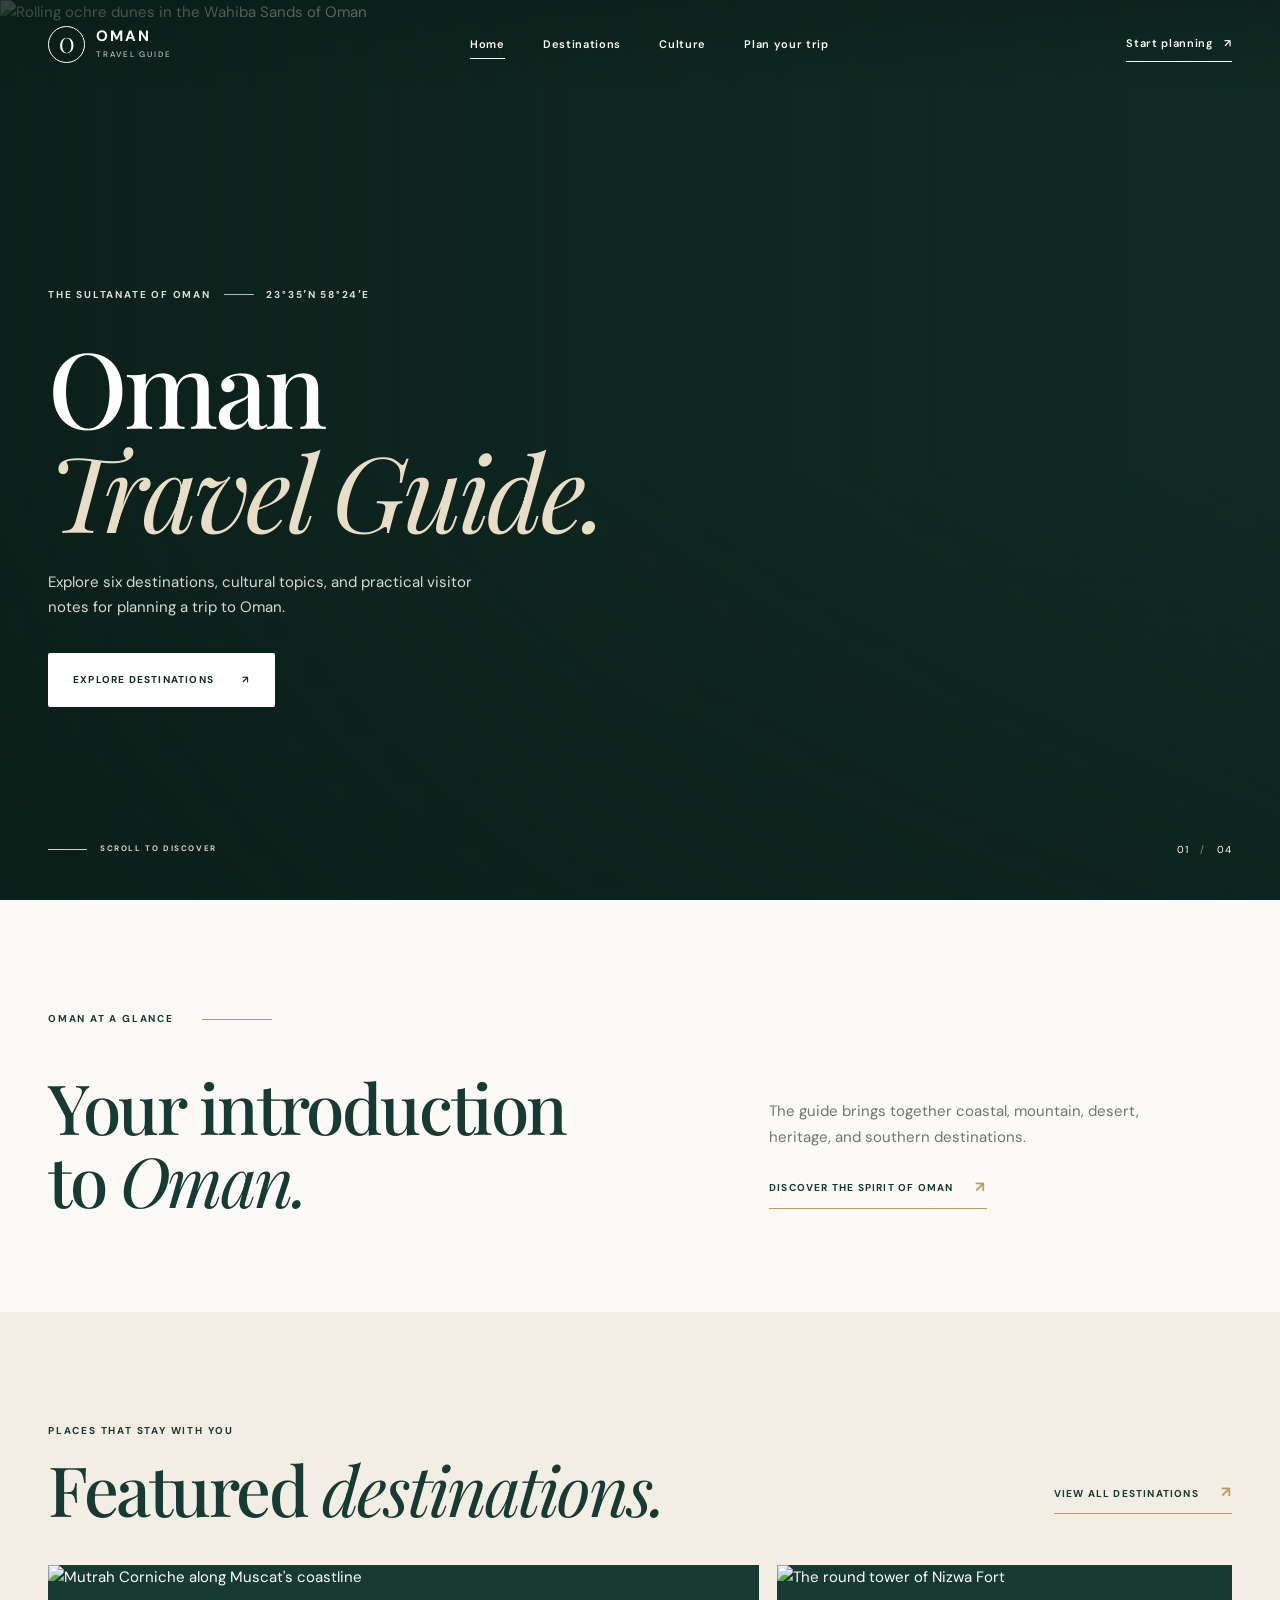
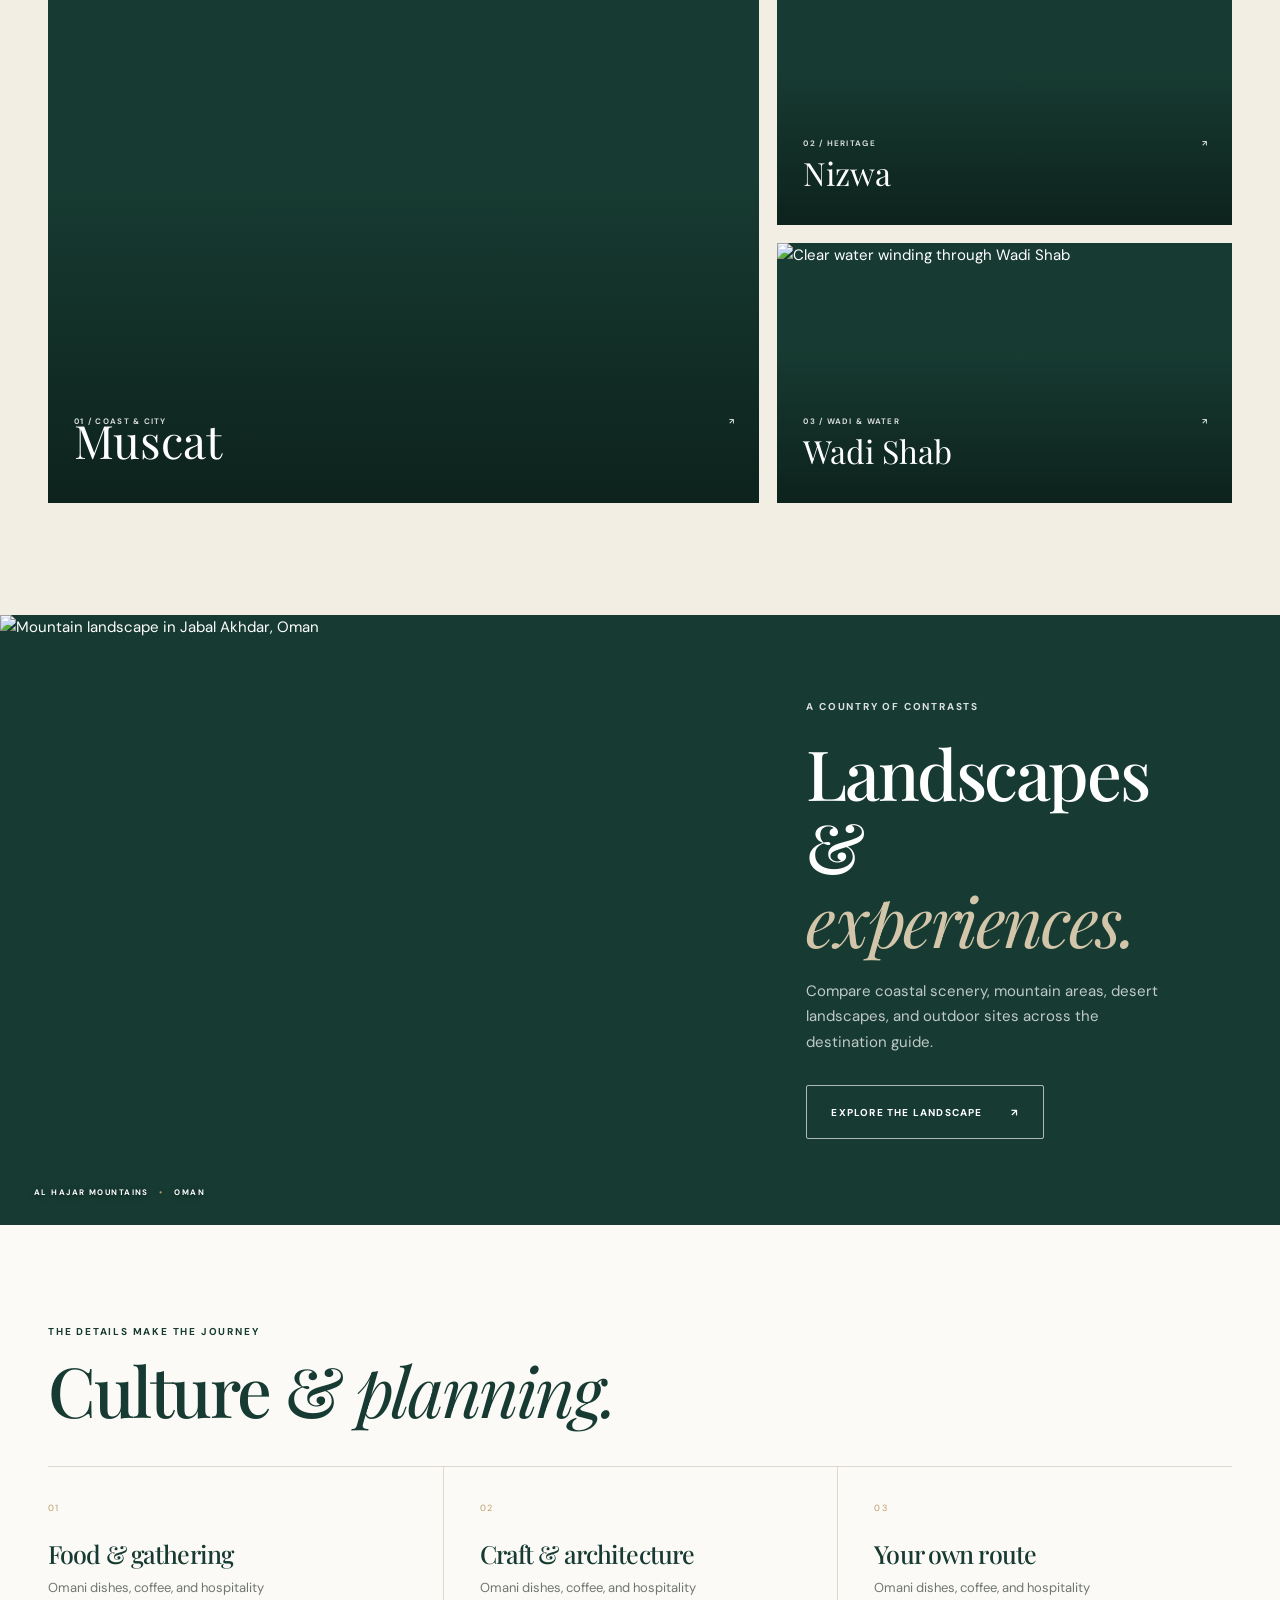
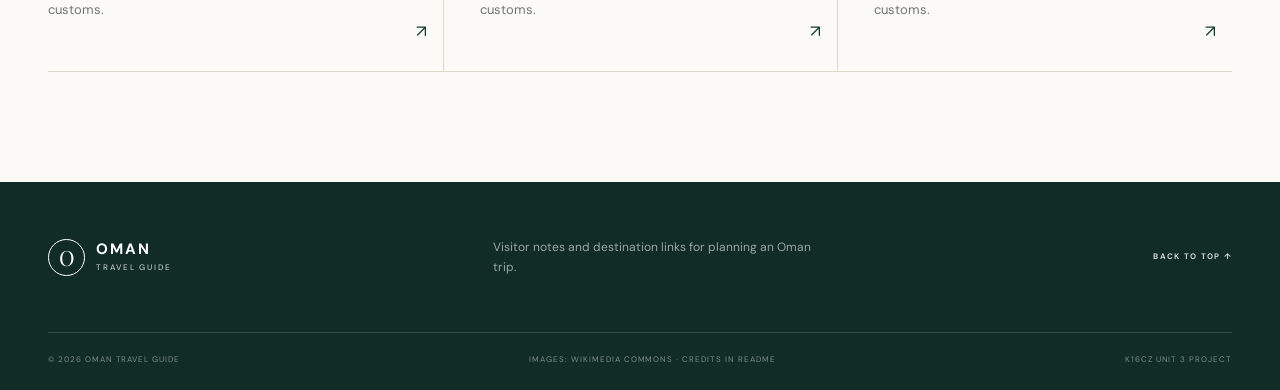
==== commit 8a107e30: "Add visit details and multi-select form to index.html" ====
--- a/index.html
+++ b/index.html
@@ -3,7 +3,7 @@
 <head>
   <meta charset="utf-8">
   <meta name="viewport" content="width=device-width, initial-scale=1">
-  <meta name="description" content="[Write your own short introduction to this Oman travel guide.]">
+  <meta name="description" content="Oman destination profiles, cultural information, and practical planning links.">
   <title>Oman Travel Guide | Home</title>
   <link rel="preconnect" href="https://fonts.googleapis.com">
   <link rel="preconnect" href="https://fonts.gstatic.com" crossorigin>
@@ -26,8 +26,8 @@
       <div class="hero-shade"></div>
       <div class="hero-content page-shell">
         <p class="eyebrow eyebrow--light">THE SULTANATE OF OMAN <span></span> 23°35′N 58°24′E</p>
-        <h1 id="hero-title">[Write your title introducing Oman here.]</h1>
-        <p class="hero-intro">[Write your own short introduction to Oman here.]</p>
+        <h1 id="hero-title">Oman<br><em>Travel Guide.</em></h1>
+        <p class="hero-intro">Explore six destinations, cultural topics, and practical visitor notes for planning a trip to Oman.</p>
         <a class="button button--light" href="places.html">Explore destinations <span aria-hidden="true">↗</span></a>
       </div>
       <a class="scroll-cue" href="#discover"><span></span> SCROLL TO DISCOVER</a>
@@ -35,7 +35,7 @@
     </section>
     <section class="intro-section page-shell section-pad" id="discover">
       <div class="intro-kicker"><span class="eyebrow">OMAN AT A GLANCE</span><span class="rule"></span></div>
-      <div class="intro-grid"><h2>Your introduction<br>to <em>Oman.</em></h2><div class="intro-copy"><p>[Write your own introduction describing what makes Oman special.]</p><a class="text-link" href="culture.html">Discover the spirit of Oman <span>↗</span></a></div></div>
+      <div class="intro-grid"><h2>Your introduction<br>to <em>Oman.</em></h2><div class="intro-copy"><p>The guide brings together coastal, mountain, desert, heritage, and southern destinations.</p><a class="text-link" href="culture.html">Discover the spirit of Oman <span>↗</span></a></div></div>
     </section>
     <section class="featured-section section-pad">
       <div class="page-shell">
@@ -49,16 +49,18 @@
     </section>
     <section class="landscape-section">
       <div class="landscape-photo"><img src="https://commons.wikimedia.org/wiki/Special:FilePath/Jabal_Akhdar_in_Oman.jpg?width=1500" alt="Mountain landscape in Jabal Akhdar, Oman" loading="lazy"></div>
-      <div class="landscape-copy"><p class="eyebrow eyebrow--light">A COUNTRY OF CONTRASTS</p><h2>Landscapes &<br><em>experiences.</em></h2><p>[Write your own description of Oman's landscapes and experiences.]</p><a class="button button--outline" href="places.html">Explore the landscape <span>↗</span></a></div>
+      <div class="landscape-copy"><p class="eyebrow eyebrow--light">A COUNTRY OF CONTRASTS</p><h2>Landscapes &<br><em>experiences.</em></h2><p>Compare coastal scenery, mountain areas, desert landscapes, and outdoor sites across the destination guide.</p><a class="button button--outline" href="places.html">Explore the landscape <span>↗</span></a></div>
       <div class="landscape-caption">AL HAJAR MOUNTAINS <span>•</span> OMAN</div>
     </section>
     <section class="experience-strip page-shell section-pad">
       <div class="section-heading"><div><p class="eyebrow">THE DETAILS MAKE THE JOURNEY</p><h2>Culture & <em>planning.</em></h2></div></div>
-      <div class="experience-grid"><a href="culture.html" class="experience-item"><span class="experience-number">01</span><h3>Food & gathering</h3><p>[Write your own short preview.]</p><span class="experience-arrow">↗</span></a><a href="culture.html#architecture" class="experience-item"><span class="experience-number">02</span><h3>Craft & architecture</h3><p>[Write your own short preview.]</p><span class="experience-arrow">↗</span></a><a href="plan.html" class="experience-item"><span class="experience-number">03</span><h3>Your own route</h3><p>[Write your own short preview.]</p><span class="experience-arrow">↗</span></a></div>
+      <div class="experience-grid"><a href="culture.html" class="experience-item"><span class="experience-number">01</span><h3>Food & gathering</h3><p>Omani dishes, coffee, and hospitality customs.</p><span class="experience-arrow">↗</span></a><a href="culture.html#architecture" class="experience-item"><span class="experience-number">02</span><h3>Craft & architecture</h3><p>Omani dishes, coffee, and hospitality customs.</p><span class="experience-arrow">↗</span></a><a href="plan.html" class="experience-item"><span class="experience-number">03</span><h3>Your own route</h3><p>Omani dishes, coffee, and hospitality customs.</p><span class="experience-arrow">↗</span></a></div>
     </section>
   </main>
-  <footer class="site-footer"><div class="page-shell footer-main"><a class="brand brand--footer" href="index.html"><span class="brand-mark">O</span><span>OMAN<span class="brand-sub">TRAVEL GUIDE</span></span></a><p>[Add your own closing note here.]</p><a class="footer-top" href="#site-header">BACK TO TOP ↑</a></div><div class="page-shell footer-bottom"><span>© 2026 OMAN TRAVEL GUIDE</span><span>IMAGES: WIKIMEDIA COMMONS · CREDITS IN README</span><span>[Add your project credit here]</span></div></footer>
+  <footer class="site-footer"><div class="page-shell footer-main"><a class="brand brand--footer" href="index.html"><span class="brand-mark">O</span><span>OMAN<span class="brand-sub">TRAVEL GUIDE</span></span></a><p>Visitor notes and destination links for planning an Oman trip.</p><a class="footer-top" href="#site-header">BACK TO TOP ↑</a></div><div class="page-shell footer-bottom"><span>© 2026 OMAN TRAVEL GUIDE</span><span>IMAGES: WIKIMEDIA COMMONS · CREDITS IN README</span><span>K16CZ UNIT 3 PROJECT</span></div></footer>
 </body>
 </html>
 
 
+
+
